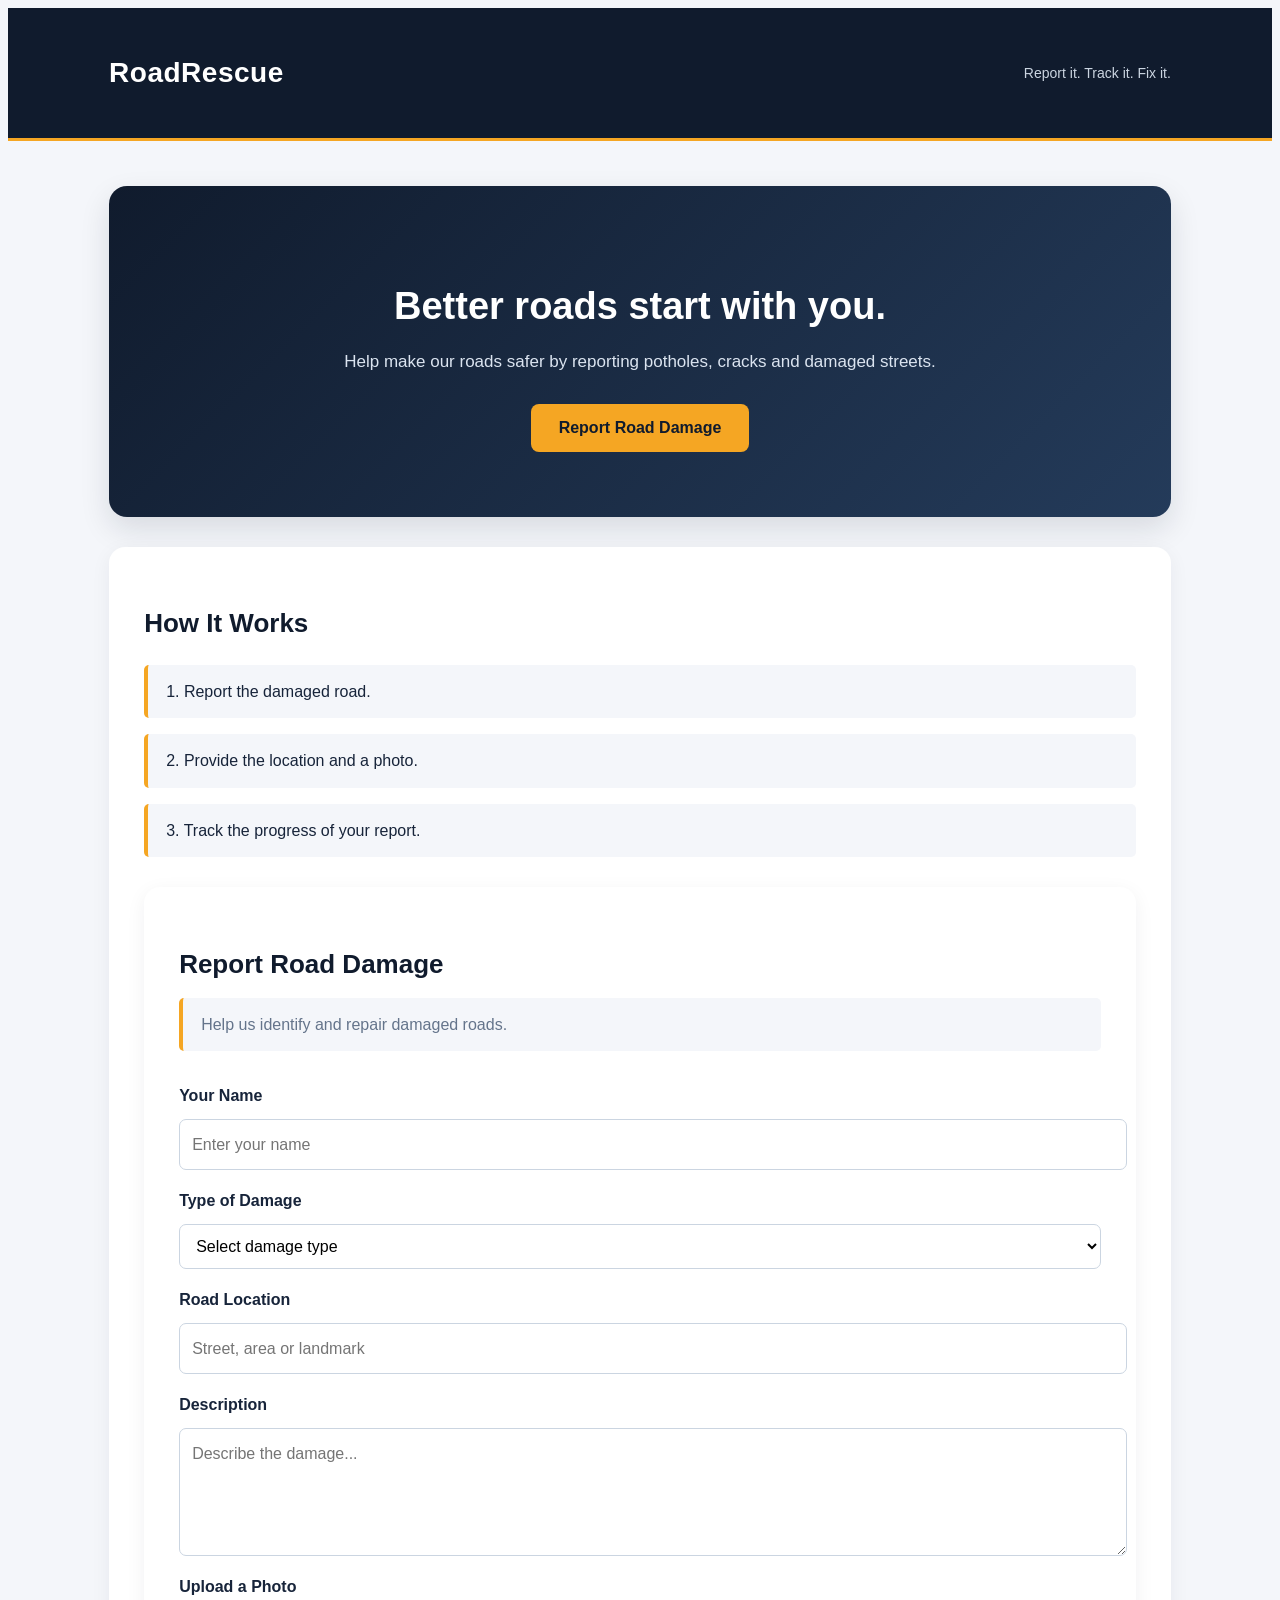
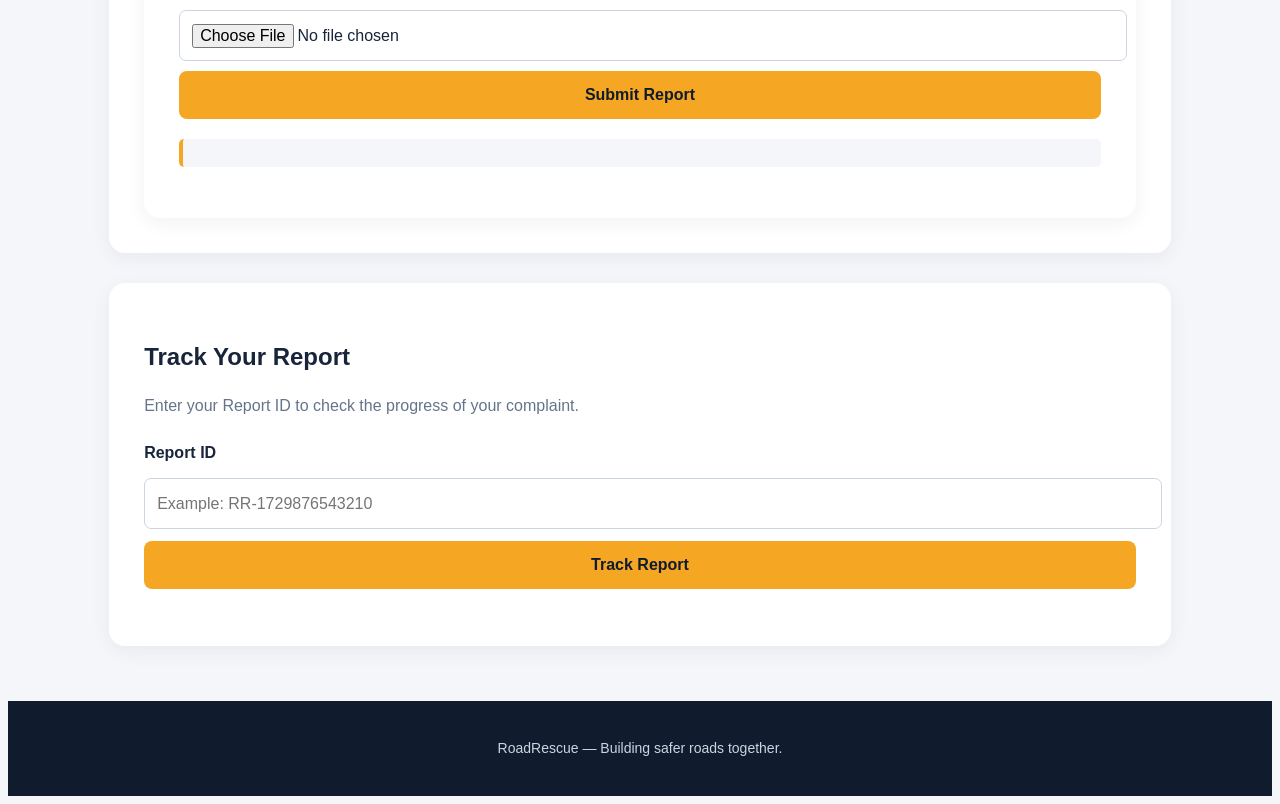
==== index.html @ a2a2a47f "Add files via upload" ====
<!DOCTYPE html>
<html lang="en">
<head>
    <meta charset="UTF-8">
    <meta name="viewport" content="width=device-width, initial-scale=1.0">
    <title>RoadRescue | Road Damage Reporting</title>
    <link rel="stylesheet" href="style.css">
</head>
<body>

    <header>
        <h1>RoadRescue</h1>
        <p>Report it. Track it. Fix it.</p>
    </header>

    <main>
        <section class="hero">
            <h2>Better roads start with you.</h2>
            <p>Help make our roads safer by reporting potholes,
               cracks and damaged streets.</p>

            <button id="reportButton" onclick="document.getElementById('reportForm').scrollIntoView({ behavior: 'smooth' })">
    Report Road Damage
            </button>
        </section>

        <section class="about">
            <h2>How It Works</h2>
            <p>1. Report the damaged road.</p>
            <p>2. Provide the location and a photo.</p>
            <p>3. Track the progress of your report.</p>
            
<section class="report-section" id="reportForm">
    <h2>Report Road Damage</h2>
    <p>Help us identify and repair damaged roads.</p>

    <form id="damageForm">
        <label for="reporterName">Your Name</label>
        <input type="text" id="reporterName" placeholder="Enter your name" required>

        <label for="damageType">Type of Damage</label>
        <select id="damageType" required>
            <option value="">Select damage type</option>
            <option value="Pothole">Pothole</option>
            <option value="Road Crack">Road Crack</option>
            <option value="Broken Road">Broken Road</option>
            <option value="Waterlogging">Waterlogging</option>
            <option value="Other">Other</option>
        </select>

        <label for="location">Road Location</label>
        <input type="text" id="location" placeholder="Street, area or landmark" required>

        <label for="description">Description</label>
        <textarea id="description" rows="4"
            placeholder="Describe the damage..." required></textarea>

        <label for="photo">Upload a Photo</label>
        <input type="file" id="photo" accept="image/*">

        <button type="submit">Submit Report</button>
        <p id="formMessage" role="status"></p>
    </form>
</section>

        </section>
        
<section class="track-section" id="trackReport">
    <h2>Track Your Report</h2>
    <p>Enter your Report ID to check the progress of your complaint.</p>

    <form id="trackForm">
        <label for="trackId">Report ID</label>
        <input
            type="text"
            id="trackId"
            placeholder="Example: RR-1729876543210"
            required
        >
        <button type="submit">Track Report</button>
    </form>

    <div id="trackResult" aria-live="polite"></div>
</section>

    </main>

    <footer>
        <p>RoadRescue — Building safer roads together.</p>
    </footer>

    <script src="script.js"></script>
</body>
</html>
---- style.css ----
<link rel="stylesheet" href="style.css">

/* =====================================
   1. BASIC PAGE SETTINGS
===================================== */

* {
    margin: 0;
    padding: 0;
    box-sizing: border-box;
}

body {
    font-family: Arial, sans-serif;
    background-color: #f4f6fa;
    color: #17243a;
    line-height: 1.6;
}


/* =====================================
   2. WEBSITE HEADER
===================================== */

header {
    background-color: #101b2d;
    color: white;
    padding: 24px 8%;
    display: flex;
    justify-content: space-between;
    align-items: center;
    border-bottom: 3px solid #f5a623;
}

header h1 {
    font-size: 28px;
    letter-spacing: 0.5px;
}

header p {
    color: #cbd5e1;
    font-size: 14px;
}


/* =====================================
   3. MAIN CONTENT
===================================== */

main {
    width: 84%;
    max-width: 1100px;
    margin: 45px auto;
}


/* =====================================
   4. HERO SECTION
===================================== */

.hero {
    background: linear-gradient(135deg, #101b2d, #243b5a);
    color: white;
    padding: 65px 40px;
    border-radius: 18px;
    text-align: center;
    box-shadow: 0 12px 30px rgba(16, 27, 45, 0.12);
}

.hero h2 {
    font-size: 38px;
    line-height: 1.25;
    margin-bottom: 18px;
}

.hero p {
    max-width: 600px;
    margin: 0 auto 28px;
    color: #dbe4f0;
    font-size: 17px;
}


/* =====================================
   5. REPORT BUTTON
===================================== */

button {
    background-color: #f5a623;
    color: #101b2d;
    border: none;
    padding: 15px 28px;
    border-radius: 8px;
    font-size: 16px;
    font-weight: bold;
    cursor: pointer;
    transition: background-color 0.3s, transform 0.3s;
}

button:hover {
    background-color: #ffc45c;
    transform: translateY(-2px);
}


/* =====================================
   6. HOW IT WORKS SECTION
===================================== */

.about {
    background-color: white;
    margin-top: 30px;
    padding: 35px;
    border-radius: 16px;
    box-shadow: 0 5px 20px rgba(16, 27, 45, 0.06);
}

.about h2 {
    font-size: 26px;
    margin-bottom: 20px;
    color: #101b2d;
}

.about p {
    background-color: #f4f6fa;
    padding: 14px 18px;
    margin-top: 12px;
    border-left: 4px solid #f5a623;
    border-radius: 5px;
}


/* =====================================
   7. FOOTER
===================================== */

footer {
    background-color: #101b2d;
    color: #cbd5e1;
    text-align: center;
    padding: 22px;
    margin-top: 55px;
    font-size: 14px;
}


/* =====================================
   8. MOBILE RESPONSIVENESS
===================================== */

@media (max-width: 600px) {

    header {
        padding: 20px 6%;
        flex-direction: column;
        align-items: flex-start;
        gap: 5px;
    }

    header h1 {
        font-size: 25px;
    }

    main {
        width: 90%;
        margin: 25px auto;
    }

    .hero {
        padding: 42px 20px;
    }

    .hero h2 {
        font-size: 29px;
    }

    .hero p {
        font-size: 15px;
    }

    .about {
        padding: 24px 18px;
    }

    .about h2 {
        font-size: 23px;
    }

    button {
        width: 100%;
    }

    footer {
        margin-top: 30px;
    }
}

/* ROAD DAMAGE REPORT FORM */

.report-section {
    background: white;
    margin-top: 30px;
    padding: 35px;
    border-radius: 16px;
    box-shadow: 0 5px 20px rgba(16, 27, 45, 0.06);
}

.report-section h2 {
    margin-bottom: 8px;
}

.report-section > p {
    margin-bottom: 24px;
    color: #64748b;
}

#damageForm {
    display: flex;
    flex-direction: column;
    gap: 10px;
}

#damageForm label {
    font-weight: bold;
    margin-top: 8px;
}

#damageForm input,
#damageForm select,
#damageForm textarea {
    width: 100%;
    padding: 12px;
    border: 1px solid #cbd5e1;
    border-radius: 7px;
    font: inherit;
    background: white;
}

#damageForm input:focus,
#damageForm select:focus,
#damageForm textarea:focus {
    outline: 2px solid #f5a623;
    border-color: transparent;
}

#formMessage {
    margin-top: 10px;
    color: #166534;
    font-weight: bold;
}

/* TRACK REPORT SECTION */

.track-section {
    background: white;
    margin-top: 30px;
    padding: 35px;
    border-radius: 16px;
    box-shadow: 0 5px 20px rgba(16, 27, 45, 0.06);
}

.track-section h2 {
    margin-bottom: 8px;
}

.track-section > p {
    color: #64748b;
    margin-bottom: 22px;
}

#trackForm {
    display: flex;
    flex-direction: column;
    gap: 12px;
}

#trackForm label {
    font-weight: bold;
}

#trackForm input {
    width: 100%;
    padding: 12px;
    border: 1px solid #cbd5e1;
    border-radius: 7px;
    font: inherit;
}

#trackForm input:focus {
    outline: 2px solid #f5a623;
    border-color: transparent;
}

#trackResult {
    margin-top: 22px;
}

.report-card {
    background: #f4f6fa;
    border-left: 4px solid #f5a623;
    border-radius: 8px;
    padding: 20px;
    margin-top: 15px;
    overflow-wrap: anywhere;
}

.report-card p {
    margin-top: 8px;
}

.status-badge {
    display: inline-block;
    background: #fef3c7;
    color: #92400e;
    padding: 4px 10px;
    border-radius: 20px;
    font-size: 13px;
    font-weight: bold;
}

/* ADMIN DASHBOARD */

.admin-welcome {
    background: linear-gradient(135deg, #101b2d, #243b5a);
    color: white;
    padding: 35px;
    border-radius: 16px;
}

.admin-welcome h2 {
    font-size: 30px;
    margin-bottom: 8px;
}

.admin-welcome a {
    display: inline-block;
    margin-top: 20px;
    color: #ffc45c;
    text-decoration: none;
    font-weight: bold;
}

.admin-welcome a:hover {
    text-decoration: underline;
}

.admin-stats {
    display: grid;
    grid-template-columns: repeat(4, minmax(0, 1fr));
    gap: 18px;
    margin-top: 25px;
}

.stat-card {
    background: white;
    padding: 24px;
    border-radius: 12px;
    border-top: 4px solid #f5a623;
    box-shadow: 0 5px 20px rgba(16, 27, 45, 0.06);
}

.stat-card h3 {
    font-size: 14px;
    color: #64748b;
}

.stat-card p {
    font-size: 30px;
    font-weight: bold;
    margin-top: 8px;
}

.admin-reports {
    background: white;
    padding: 30px;
    margin-top: 25px;
    border-radius: 16px;
    box-shadow: 0 5px 20px rgba(16, 27, 45, 0.06);
}

.admin-reports h2 {
    margin-bottom: 8px;
}

.admin-reports > p {
    color: #64748b;
    margin-bottom: 20px;
}

.admin-report-card {
    border: 1px solid #e2e8f0;
    border-left: 4px solid #f5a623;
    border-radius: 10px;
    padding: 20px;
    margin-top: 15px;
    overflow-wrap: anywhere;
}

.admin-report-card p {
    margin-top: 8px;
}

.admin-report-card label {
    display: block;
    font-weight: bold;
    margin-top: 15px;
}

.admin-report-card select {
    width: 100%;
    max-width: 320px;
    padding: 10px;
    margin-top: 6px;
    border: 1px solid #cbd5e1;
    border-radius: 7px;
    font: inherit;
    background: white;
}

.admin-report-card button {
    margin-top: 15px;
}

@media (max-width: 700px) {
    .admin-stats {
        grid-template-columns: repeat(2, minmax(0, 1fr));
    }

    .admin-reports {
        padding: 20px;
    }
}

@media (max-width: 400px) {
    .admin-stats {
        grid-template-columns: 1fr;
    }
}

/* ADMIN SEARCH AND FILTERS */

.admin-filters {
    display: grid;
    grid-template-columns: repeat(2, minmax(0, 1fr));
    gap: 12px;
    margin: 22px 0;
}

.admin-filters input,
.admin-filters select {
    width: 100%;
    min-width: 0;
    padding: 12px;
    border: 1px solid #cbd5e1;
    border-radius: 8px;
    background: white;
    font: inherit;
    color: #17243a;
}

.admin-filters input:focus,
.admin-filters select:focus {
    outline: 2px solid #f5a623;
    border-color: transparent;
}

@media (max-width: 500px) {
    .admin-filters {
        grid-template-columns: 1fr;
    }
}

/* UPLOADED ROAD DAMAGE PHOTOS */

.report-photo,
.admin-report-photo {
    display: block;
    width: 100%;
    max-width: 420px;
    max-height: 300px;
    object-fit: contain;
    object-position: left center;
    margin-top: 14px;
    border: 1px solid #e2e8f0;
    border-radius: 10px;
    background: #f4f6fa;
}

#damageForm button:disabled {
    opacity: 0.65;
    cursor: wait;
}
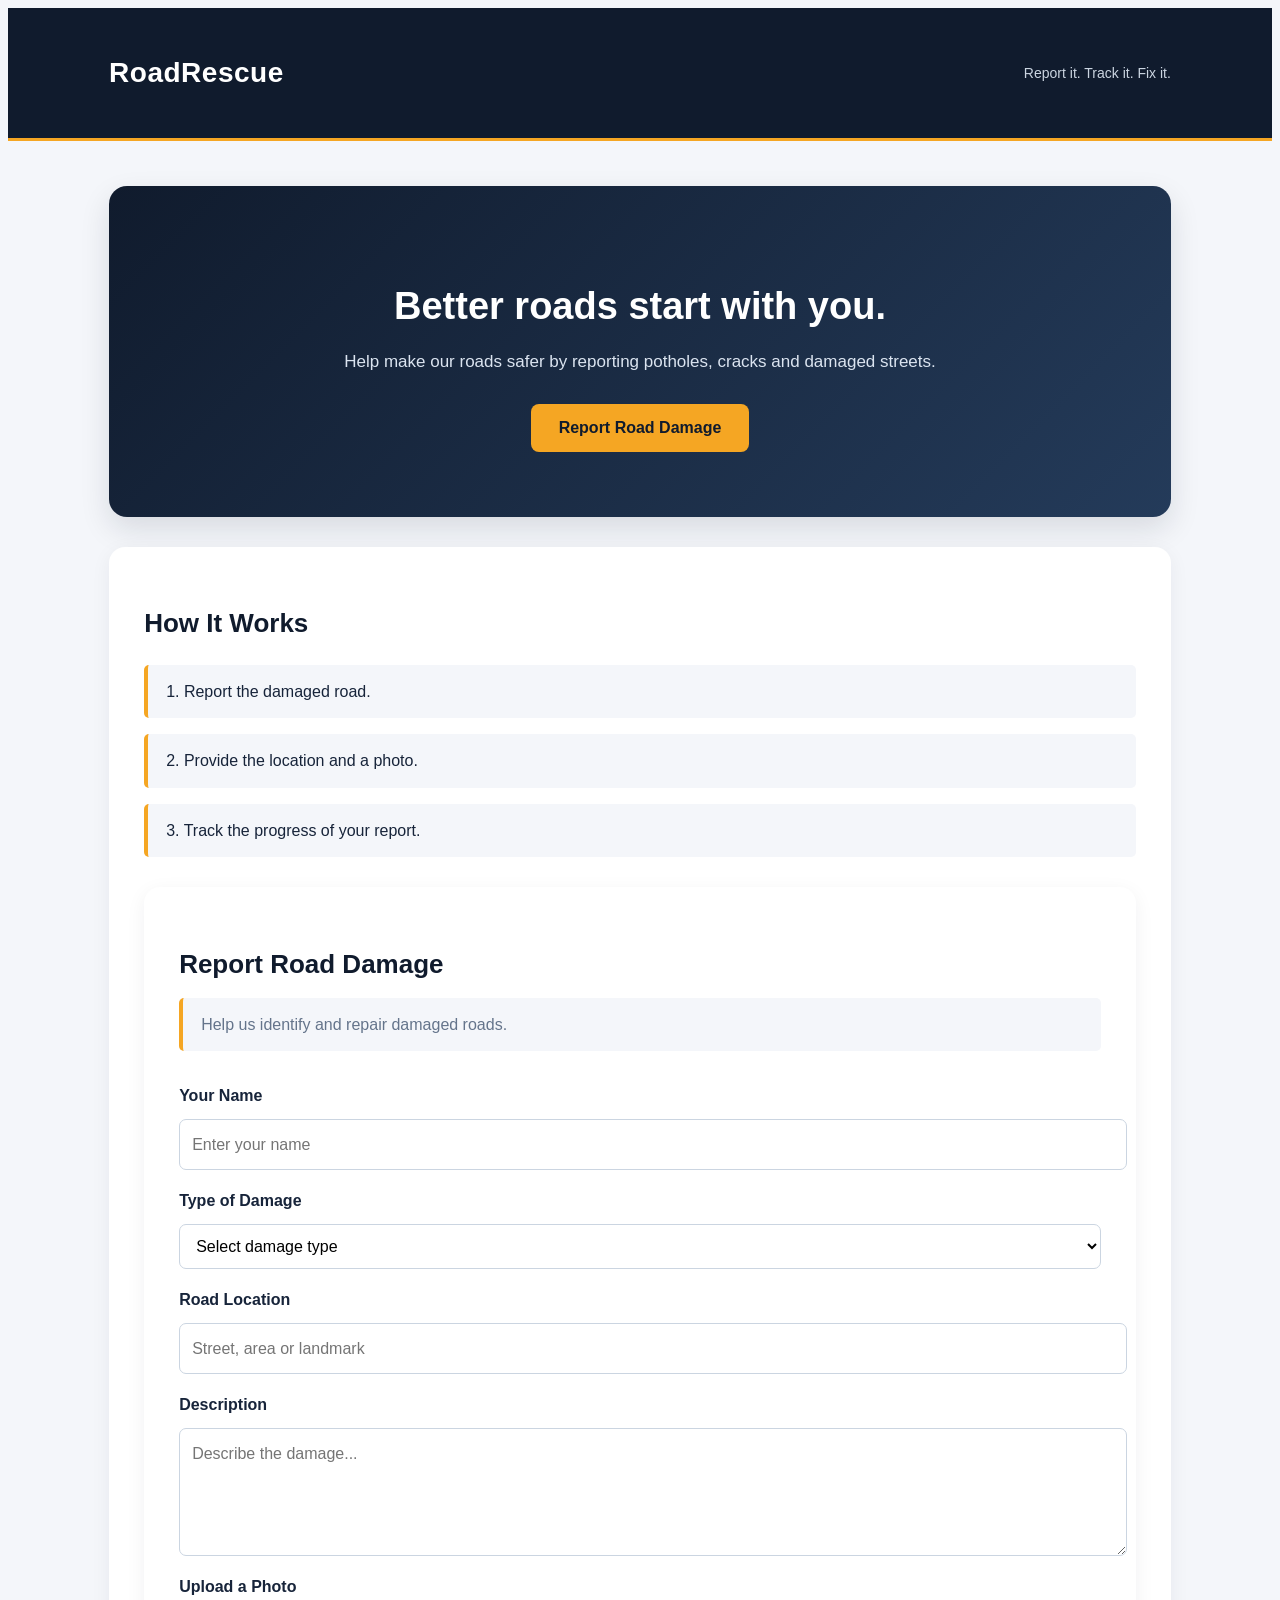
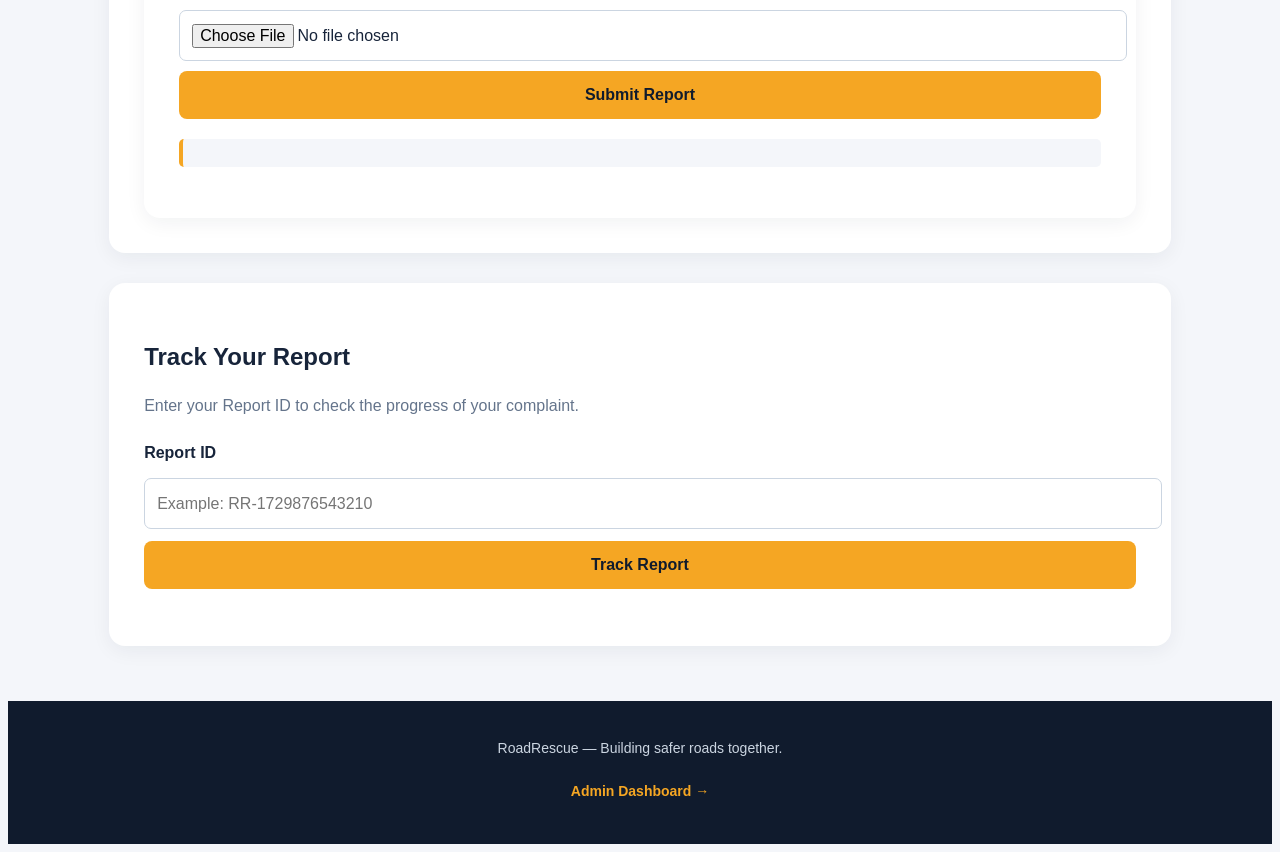
==== commit 79e5acb2: "Add files via upload" ====
--- a/index.html
+++ b/index.html
@@ -88,6 +88,11 @@
 
     <footer>
         <p>RoadRescue — Building safer roads together.</p>
+        
+<div class="admin-link">
+    <a href="admin.html">Admin Dashboard →</a>
+</div>
+
     </footer>
 
     <script src="script.js"></script>
--- a/style.css
+++ b/style.css
@@ -491,3 +491,20 @@
     cursor: wait;
 }
 
+.admin-link {
+    text-align: center;
+    margin: 20px 0;
+}
+
+.admin-link a {
+    color: #f5a623;
+    text-decoration: none;
+    font-weight: 600;
+    transition: color 0.2s ease;
+}
+
+.admin-link a:hover {
+    color: #ffffff;
+    text-decoration: underline;
+}
+
